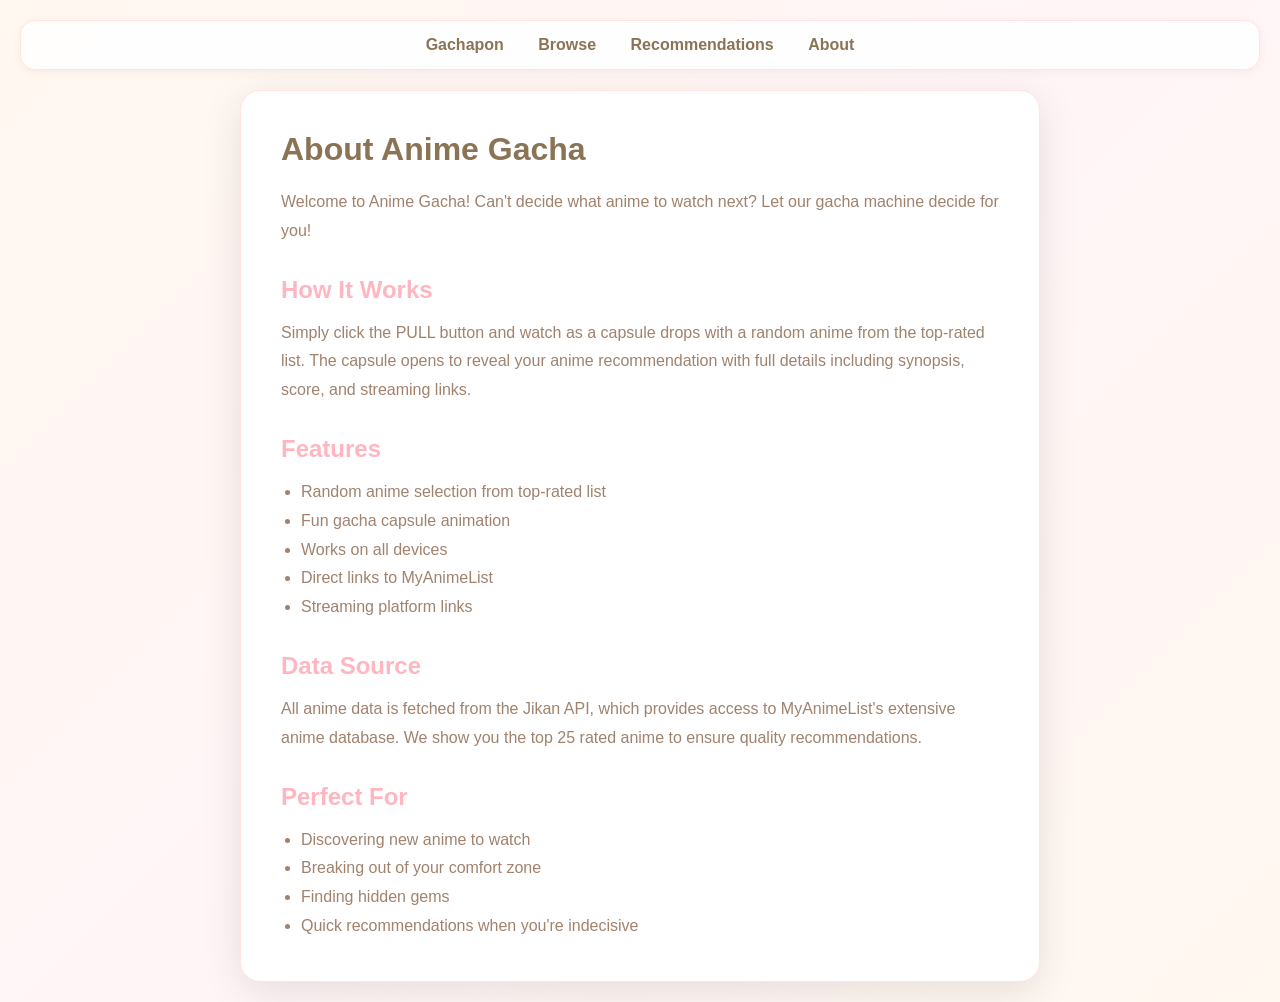
==== about.html @ 21e91217 "Fix gachapon alignment, improve result card layout, center browse page, and enhance recommendations " ====
<!DOCTYPE html>
<html lang="en">
<head>
    <meta charset="UTF-8">
    <meta name="viewport" content="width=device-width, initial-scale=1.0">
    <title>About - Anime Gachapon</title>
    <style>
        * { margin: 0; padding: 0; box-sizing: border-box; }
        body { 
            background: linear-gradient(135deg, #FFF8F0 0%, #FFF5F7 50%, #FFF8F0 100%);
            font-family: 'Quicksand', 'Nunito', sans-serif;
            min-height: 100vh;
            padding: 20px;
        }
        nav { background: rgba(255, 255, 255, 0.9); padding: 15px; border-radius: 15px; margin-bottom: 20px; text-align: center; box-shadow: 0 2px 10px rgba(0, 0, 0, 0.05); border: 1px solid #FFE4E1; }
        nav a { color: #8B7355; text-decoration: none; margin: 0 15px; font-weight: 600; }
        nav a:hover { color: #FFB6C1; text-decoration: underline; }
        .container {
            max-width: 800px;
            margin: 0 auto;
            background: white;
            padding: 40px;
            border-radius: 20px;
            box-shadow: 0 10px 40px rgba(0, 0, 0, 0.1);
            border: 1px solid #FFE4E1;
        }
        h1 { color: #8B7355; margin-bottom: 20px; font-weight: bold; }
        h2 { color: #FFB6C1; margin-top: 30px; margin-bottom: 15px; font-weight: bold; }
        p { color: #A0826D; line-height: 1.8; margin-bottom: 15px; font-weight: 500; }
        ul { color: #A0826D; margin-left: 20px; line-height: 1.8; font-weight: 500; }
    </style>
</head>
<body>
    <nav>
        <a href="index.html">Gachapon</a>
        <a href="browse.html">Browse</a>
        <a href="recommendations.html">Recommendations</a>
        <a href="about.html">About</a>
    </nav>
    <div class="container">
        <h1>About Anime Gacha</h1>
        <p>Welcome to Anime Gacha! Can't decide what anime to watch next? Let our gacha machine decide for you!</p>
        
        <h2>How It Works</h2>
        <p>Simply click the PULL button and watch as a capsule drops with a random anime from the top-rated list. The capsule opens to reveal your anime recommendation with full details including synopsis, score, and streaming links.</p>
        
        <h2>Features</h2>
        <ul>
            <li>Random anime selection from top-rated list</li>
            <li>Fun gacha capsule animation</li>
            <li>Works on all devices</li>
            <li>Direct links to MyAnimeList</li>
            <li>Streaming platform links</li>
        </ul>
        
        <h2>Data Source</h2>
        <p>All anime data is fetched from the Jikan API, which provides access to MyAnimeList's extensive anime database. We show you the top 25 rated anime to ensure quality recommendations.</p>
        
        <h2>Perfect For</h2>
        <ul>
            <li>Discovering new anime to watch</li>
            <li>Breaking out of your comfort zone</li>
            <li>Finding hidden gems</li>
            <li>Quick recommendations when you're indecisive</li>
        </ul>
    </div>
</body>
</html>
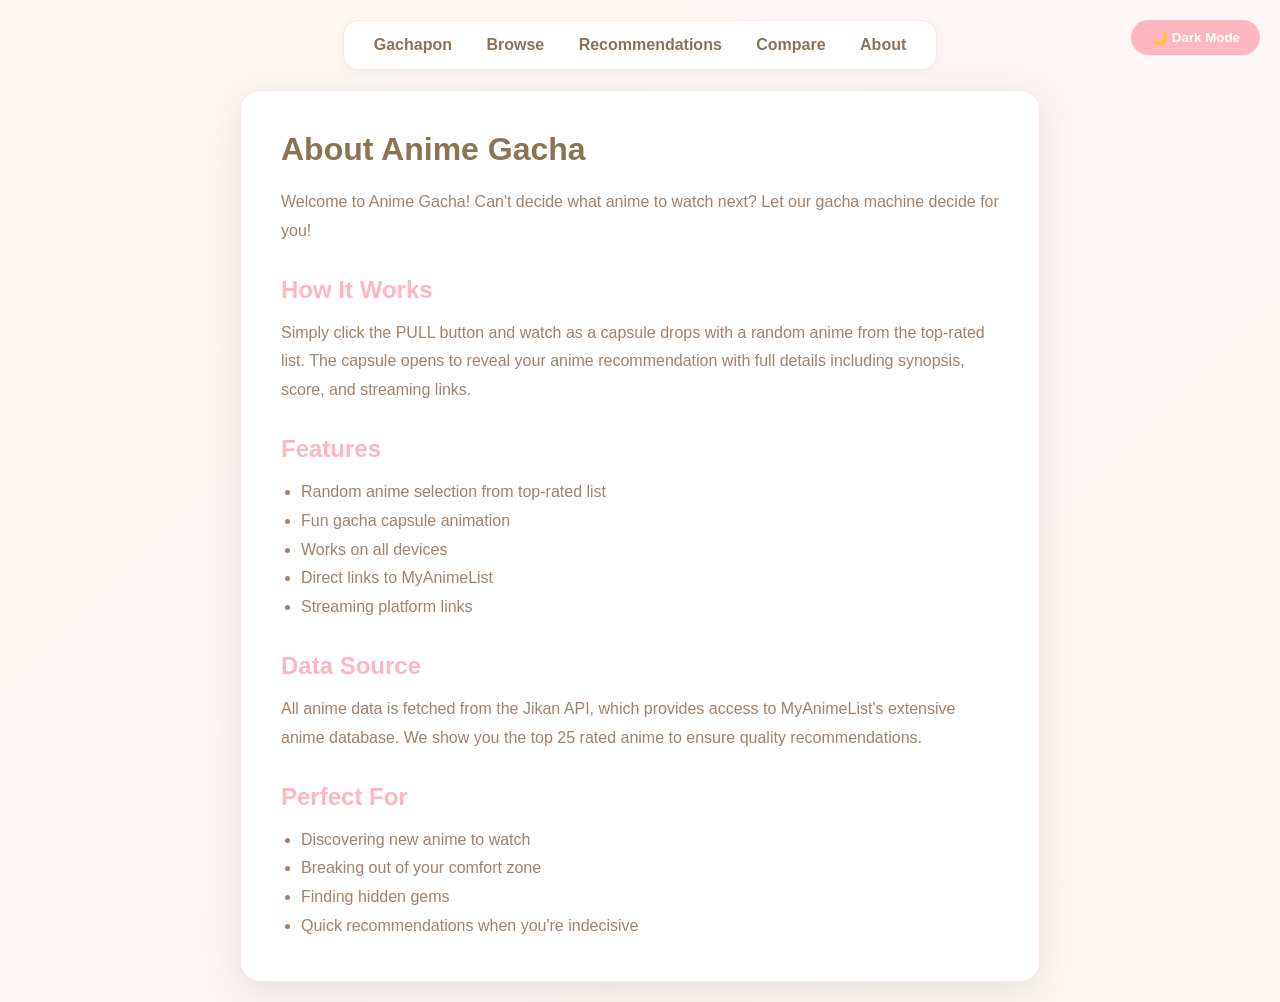
==== commit afd7dc11: "Add dark mode toggle and anime comparison feature to all pages, update README" ====
--- a/about.html
+++ b/about.html
@@ -6,35 +6,60 @@
     <title>About - Anime Gachapon</title>
     <style>
         * { margin: 0; padding: 0; box-sizing: border-box; }
+        :root {
+            --bg-gradient-1: #FFF8F0;
+            --bg-gradient-2: #FFF5F7;
+            --card-bg: white;
+            --text-primary: #8B7355;
+            --text-secondary: #A0826D;
+            --accent: #FFB6C1;
+            --border: #FFE4E1;
+        }
+        body.dark {
+            --bg-gradient-1: #1a1a1a;
+            --bg-gradient-2: #2d2d2d;
+            --card-bg: #2a2a2a;
+            --text-primary: #e0d5c7;
+            --text-secondary: #c4b5a3;
+            --accent: #ff8fa3;
+            --border: #444;
+        }
         body { 
-            background: linear-gradient(135deg, #FFF8F0 0%, #FFF5F7 50%, #FFF8F0 100%);
+            background: linear-gradient(135deg, var(--bg-gradient-1) 0%, var(--bg-gradient-2) 50%, var(--bg-gradient-1) 100%);
             font-family: 'Quicksand', 'Nunito', sans-serif;
             min-height: 100vh;
+            display: flex;
+            flex-direction: column;
+            align-items: center;
             padding: 20px;
+            transition: background 0.3s;
         }
-        nav { background: rgba(255, 255, 255, 0.9); padding: 15px; border-radius: 15px; margin-bottom: 20px; text-align: center; box-shadow: 0 2px 10px rgba(0, 0, 0, 0.05); border: 1px solid #FFE4E1; }
-        nav a { color: #8B7355; text-decoration: none; margin: 0 15px; font-weight: 600; }
-        nav a:hover { color: #FFB6C1; text-decoration: underline; }
+        .theme-toggle { position: fixed; top: 20px; right: 20px; background: var(--accent); color: white; border: none; padding: 10px 20px; border-radius: 20px; cursor: pointer; font-weight: 600; z-index: 100; }
+        nav { background: var(--card-bg); padding: 15px; border-radius: 15px; margin-bottom: 20px; text-align: center; box-shadow: 0 2px 10px rgba(0, 0, 0, 0.05); border: 1px solid var(--border); }
+        nav a { color: var(--text-primary); text-decoration: none; margin: 0 15px; font-weight: 600; }
+        nav a:hover { color: var(--accent); text-decoration: underline; }
         .container {
             max-width: 800px;
             margin: 0 auto;
-            background: white;
+            background: var(--card-bg);
             padding: 40px;
             border-radius: 20px;
             box-shadow: 0 10px 40px rgba(0, 0, 0, 0.1);
-            border: 1px solid #FFE4E1;
+            border: 1px solid var(--border);
         }
-        h1 { color: #8B7355; margin-bottom: 20px; font-weight: bold; }
-        h2 { color: #FFB6C1; margin-top: 30px; margin-bottom: 15px; font-weight: bold; }
-        p { color: #A0826D; line-height: 1.8; margin-bottom: 15px; font-weight: 500; }
-        ul { color: #A0826D; margin-left: 20px; line-height: 1.8; font-weight: 500; }
+        h1 { color: var(--text-primary); margin-bottom: 20px; font-weight: bold; }
+        h2 { color: var(--accent); margin-top: 30px; margin-bottom: 15px; font-weight: bold; }
+        p { color: var(--text-secondary); line-height: 1.8; margin-bottom: 15px; font-weight: 500; }
+        ul { color: var(--text-secondary); margin-left: 20px; line-height: 1.8; font-weight: 500; }
     </style>
 </head>
 <body>
+    <button class="theme-toggle" onclick="toggleTheme()">🌙 Dark Mode</button>
     <nav>
         <a href="index.html">Gachapon</a>
         <a href="browse.html">Browse</a>
         <a href="recommendations.html">Recommendations</a>
+        <a href="compare.html">Compare</a>
         <a href="about.html">About</a>
     </nav>
     <div class="container">
@@ -64,5 +89,17 @@
             <li>Quick recommendations when you're indecisive</li>
         </ul>
     </div>
+    <script>
+        function toggleTheme() {
+            document.body.classList.toggle('dark');
+            const btn = document.querySelector('.theme-toggle');
+            btn.textContent = document.body.classList.contains('dark') ? '☀️ Light Mode' : '🌙 Dark Mode';
+            localStorage.setItem('theme', document.body.classList.contains('dark') ? 'dark' : 'light');
+        }
+        if (localStorage.getItem('theme') === 'dark') {
+            document.body.classList.add('dark');
+            document.querySelector('.theme-toggle').textContent = '☀️ Light Mode';
+        }
+    </script>
 </body>
 </html>
